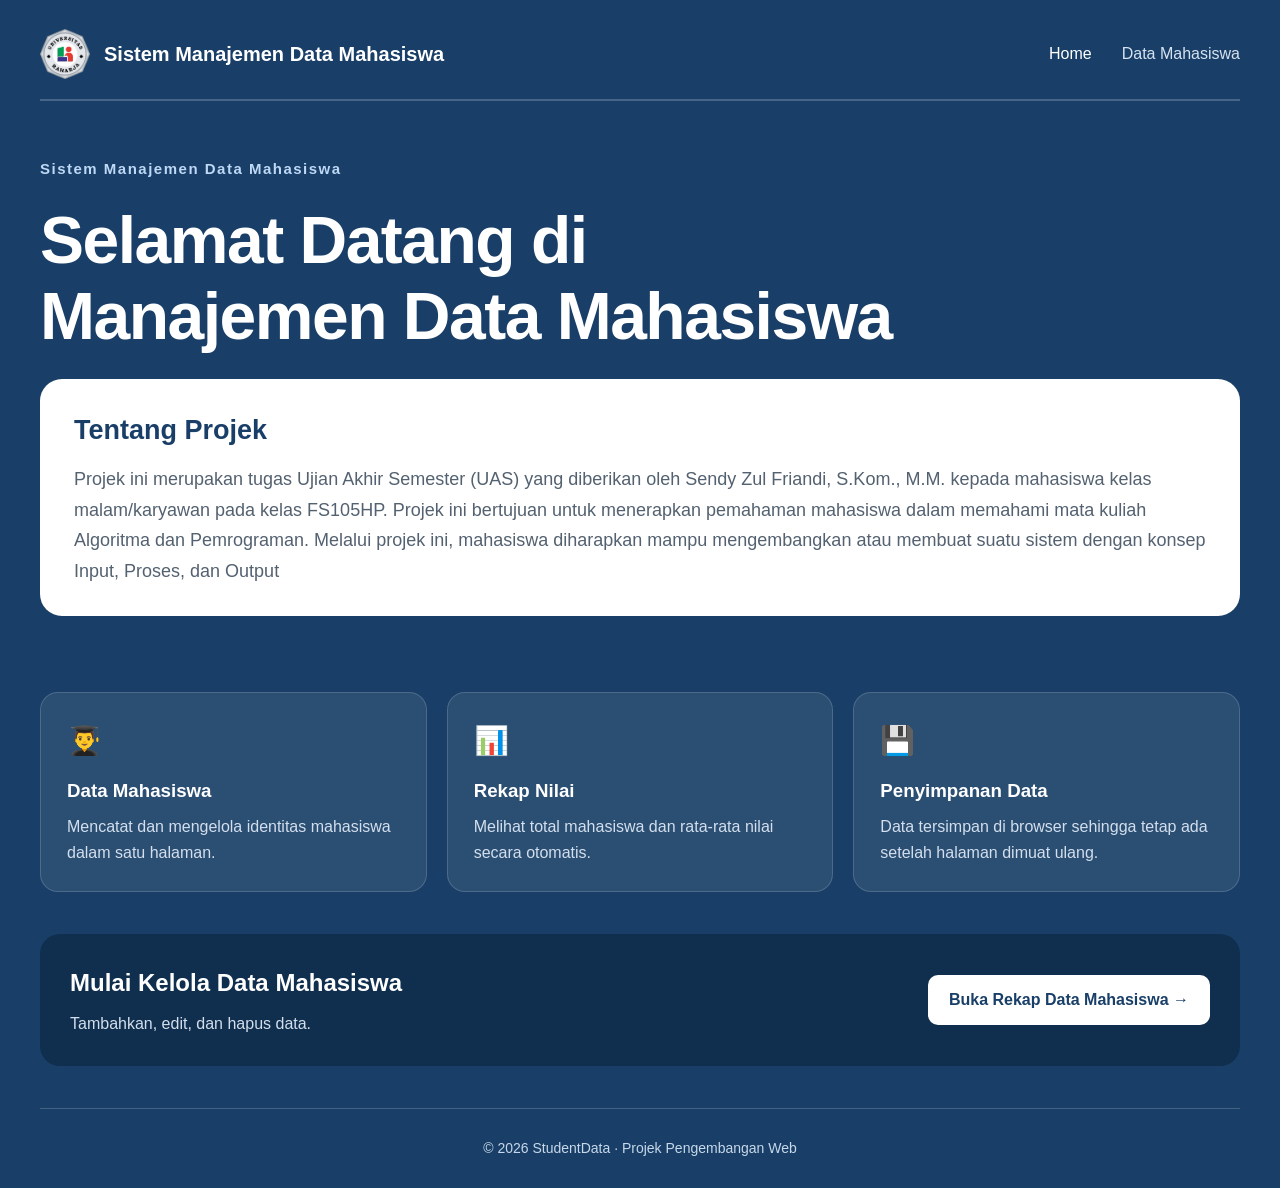
==== index.html @ f0b34521 "Rename home.html to index.html" ====
<!DOCTYPE html>
<html lang="id">
<head>
  <meta charset="UTF-8">
  <meta name="viewport" content="width=device-width, initial-scale=1.0">
  <title>Home | StudentData</title>
  <link rel="stylesheet" href="style.css">
</head>
<body class="home-page">

  <header class="navbar">
    <div class="brand">
    <span class="brand-icon">
        <img src="LOGO-UNIVERSITAS-RAHARJA-1-1.png" alt="">
    </span>
    <span>Sistem Manajemen Data Mahasiswa</span>
    </div>

    <nav class="nav-links">
      <a href="index.html" class="active">Home</a>
      <a href="mahasiswa.html">Data Mahasiswa</a>
    </nav>

    <button class="menu-toggle" id="menuToggle"
      aria-label="Buka menu" aria-expanded="false">☰</button>
  </header>

  <main>
    <section class="hero">
      <p class="eyebrow">Sistem Manajemen Data Mahasiswa</p>

      <h1>Selamat Datang di<br>Manajemen Data Mahasiswa</h1>

      <div class="about-card">
        <h2>Tentang Projek</h2>
        <p>
          Projek ini merupakan tugas Ujian Akhir Semester (UAS) yang diberikan oleh Sendy Zul Friandi, S.Kom., M.M. kepada mahasiswa kelas malam/karyawan pada kelas FS105HP. Projek ini bertujuan untuk menerapkan pemahaman mahasiswa dalam memahami mata kuliah Algoritma dan Pemrograman. Melalui projek ini, mahasiswa diharapkan mampu mengembangkan atau membuat suatu sistem dengan konsep Input, Proses, dan Output
        </p>
      </div>
    </section>

    <section class="features section-container">
      <div class="feature-card">
        <span class="feature-icon">👨‍🎓</span>
        <h3>Data Mahasiswa</h3>
        <p>Mencatat dan mengelola identitas mahasiswa
          dalam satu halaman.</p>
      </div>

      <div class="feature-card">
        <span class="feature-icon">📊</span>
        <h3>Rekap Nilai</h3>
        <p>Melihat total mahasiswa dan rata-rata nilai
          secara otomatis.</p>
      </div>

      <div class="feature-card">
        <span class="feature-icon">💾</span>
        <h3>Penyimpanan Data</h3>
        <p>Data tersimpan di browser sehingga tetap ada
          setelah halaman dimuat ulang.</p>
      </div>
    </section>

    <section class="cta section-container">
      <div>
        <h2>Mulai Kelola Data Mahasiswa</h2>
        <p>Tambahkan, edit, dan hapus data.</p>
      </div>
      <a href="mahasiswa.html" class="btn btn-light">
        Buka Rekap Data Mahasiswa →
      </a>
    </section>
  </main>

  <footer class="footer">
    © 2026 StudentData · Projek Pengembangan Web
  </footer>

  <script src="script.js"></script>
</body>
</html>
---- style.css ----
/* =========================
   PENGATURAN DASAR
========================= */
:root {
  --navy: #193f68;
  --navy-dark: #153657;
  --blue: #286294;
  --blue-light: #e2edf9;
  --green-light: #dcf4e7;
  --green-dark: #21633e;
  --text: #263443;
  --muted: #687788;
  --border: #dce3ea;
  --background: #f5f7fa;
  --white: #ffffff;
  --red: #bd3942;
}

* {
  box-sizing: border-box;
}

html {
  scroll-behavior: smooth;
}

body {
  margin: 0;
  font-family: Arial, Helvetica, sans-serif;
  color: var(--text);
  line-height: 1.6;
}

a {
  color: inherit;
  text-decoration: none;
}

button, input {
  font: inherit;
}

button, a {
  -webkit-tap-highlight-color: transparent;
}

button {
  cursor: pointer;
}

h1, h2, h3, p {
  margin-top: 0;
}

.hidden {
  display: none !important;
}

.muted {
  color: var(--muted);
}

.navbar,
.data-header {
  display: flex;
  align-items: center;
  justify-content: space-between;
  gap: 24px;
}

.navbar {
  padding: 24px 0 15px;
  border-bottom: 2px solid rgba(255,255,255,.2);
}

.brand {
  display: flex;
  align-items: center;
  gap: 14px;
  font-size: 20px;
  font-weight: 700;
  white-space: nowrap;
}

.brand-icon {
  display: grid;
  place-items: center;
  width: 50px;
  height: 60px;
  border-radius: 15px;
  background: white;
  font-size: 30px;
  background-color: transparent;
}

.brand-icon img {
    width: 100%;
    height: 100%;
    object-fit: contain;
    padding: 0px;
    display: block;
}

.nav-links {
  display: flex;
  align-items: center;
  gap: 30px;
}

.nav-links a {
  color: #d6e2f0;
  transition: color .2s;
}

.nav-links a:hover,
.nav-links a.active {
  color: white;
}

.menu-toggle {
  display: none;
  border: 0;
  border-radius: 50%;
  width: 44px;
  height: 44px;
  background: var(--navy);
  color: white;
  font-size: 23px;
}

/* =========================
   HALAMAN HOME
========================= */
.home-page {
  background: var(--navy);
  color: white;
}

.home-page main,
.home-page .navbar,
.home-page .footer {
  width: min(100% - 64px, 1200px);
  margin-inline: auto;
}

.hero {
  padding: 56px 0 42px;
}

.eyebrow {
  color: #bed8f5;
  font-size: 15px;
  font-weight: 700;
  letter-spacing: 1.5px;
  margin-bottom: 22px;
}

.hero h1 {
  font-size: clamp(38px, 6vw, 66px);
  line-height: 1.15;
  letter-spacing: -1.5px;
  margin-bottom: 24px;
}

.hero-description {
  max-width: 760px;
  font-size: clamp(18px, 2.5vw, 25px);
  line-height: 1.65;
  color: #d9e6f5;
  margin-bottom: 34px;
}

.about-card {
  background: white;
  color: var(--text);
  border-radius: 22px;
  padding: 30px 34px;
}

.about-card h2 {
  color: var(--navy);
  font-size: 27px;
  margin-bottom: 12px;
}

.about-card p {
  color: #536170;
  font-size: 18px;
  line-height: 1.7;
  margin-bottom: 0;
}

.section-container {
  margin-top: 34px;
  margin-bottom: 42px;
}

.features {
  display: grid;
  grid-template-columns: repeat(3, minmax(0, 1fr));
  gap: 20px;
}

.feature-card {
  padding: 26px;
  border: 1px solid rgba(255,255,255,.16);
  background: rgba(255,255,255,.08);
  border-radius: 18px;
}

.feature-icon {
  display: inline-block;
  font-size: 28px;
  margin-bottom: 12px;
}

.feature-card h3 {
  margin-bottom: 8px;
}

.feature-card p {
  color: #d3dfed;
  margin-bottom: 0;
}

.cta {
  display: flex;
  align-items: center;
  justify-content: space-between;
  gap: 24px;
  padding: 30px;
  border-radius: 20px;
  background: #102f4e;
}

.cta h2 {
  margin-bottom: 8px;
}

.cta p {
  color: #d3dfed;
  margin-bottom: 0;
}

.footer {
  padding: 28px 0;
  color: #c7d8e9;
  font-size: 14px;
  text-align: center;
  border-top: 1px solid rgba(255,255,255,.18);
}

/* =========================
   TOMBOL
========================= */
.btn {
  display: inline-flex;
  justify-content: center;
  align-items: center;
  gap: 8px;
  min-height: 46px;
  padding: 11px 20px;
  border: 1px solid transparent;
  border-radius: 10px;
  font-weight: 700;
  text-align: center;
  transition: background .2s, transform .2s;
}

.btn:hover {
  transform: translateY(-1px);
}

.btn-primary {
  width: 100%;
  background: var(--blue);
  color: white;
}

.btn-primary:hover {
  background: var(--navy);
}

.btn-light {
  background: white;
  color: var(--navy);
  flex-shrink: 0;
}

.btn-outline {
  background: white;
  color: var(--navy);
  border-color: var(--border);
}

.btn-outline:hover {
  background: var(--blue-light);
}

/* =========================
   HALAMAN REKAP
========================= */
.data-page {
  background: var(--background);
  min-height: 80vh;
  opacity: 100%;
}

.data-header {
  padding: 16px max(24px, calc((100% - 1200px) / 2));
  background: var(--navy);
  border-bottom: 1px solid var(--border);
}

.data-brand {
  color: var(--white);
  font-size: 21px;
}

.data-brand .brand-icon {
  width: 50px;
  height: 60px;
  border: 1px solid var(--);
  font-size: 24px;
}

.data-header .nav-links a {
  color: var(--muted);
}

.data-header .nav-links a.active,
.data-header .nav-links a:hover {
  color: var(--white);
}

.dashboard {
  width: min(100% - 48px, 1200px);
  margin: 38px auto 60px;
}

.page-heading {
  display: flex;
  align-items: center;
  justify-content: space-between;
  gap: 20px;
  margin-bottom: 26px;
}

.page-heading h1 {
  color: var(--navy);
  font-size: clamp(26px, 4vw, 34px);
  margin-bottom: 8px;
}

.dark-eyebrow {
  color: var(--blue);
  margin-bottom: 8px;
  font-size: 12px;
}

.page-heading p:last-child {
  margin-bottom: 0;
}

.stats-grid {
  display: grid;
  grid-template-columns: repeat(2, minmax(0, 1fr));
  gap: 20px;
  margin-bottom: 24px;
}

.stat-card {
  padding: 24px;
  border-radius: 18px;
}

.stat-blue {
  background: var(--blue-light);
  color: var(--navy);
}

.stat-green {
  background: var(--green-light);
  color: var(--green-dark);
}

.stat-icon {
  font-size: 25px;
}

.stat-card h2 {
  font-size: 34px;
  line-height: 1.3;
  margin: 8px 0;
}

.stat-card p {
  margin-bottom: 0;
}

.panel {
  background: white;
  border: 1px solid var(--border);
  border-radius: 18px;
  padding: 26px;
  margin-bottom: 32px;
}

.panel h2,
.student-section h2 {
  color: var(--navy);
  font-size: 23px;
  margin-bottom: 20px;
}

.form-group {
  margin-bottom: 20px;
}

.form-group label {
  display: block;
  font-weight: 600;
  margin-bottom: 8px;
}

.form-group input,
.search-input {
  width: 100%;
  min-height: 50px;
  padding: 12px 14px;
  color: var(--text);
  background: white;
  border: 1.5px solid #cbd5df;
  border-radius: 11px;
  outline: none;
  transition: border-color .2s, box-shadow .2s;
}

.form-group input:focus,
.search-input:focus {
  border-color: var(--blue);
  box-shadow: 0 0 0 3px rgba(40,98,148,.12);
}

.form-group input::placeholder,
.search-input::placeholder {
  color: #9aa6b3;
}

.form-actions {
  display: flex;
  gap: 12px;
  color: var(--navy);
}

.form-message {
  margin: 14px 0 0;
  font-size: 14px;
  color: var(--green-dark);
}

.form-message.error {
  color: var(--red);
}

.student-section {
  margin-top: 36px;
}

.list-heading {
  display: flex;
  justify-content: space-between;
  align-items: center;
  gap: 18px;
  margin-bottom: 18px;
}

.list-heading h2 {
  margin-bottom: 4px;
}

.list-heading p {
  margin-bottom: 0;
}

.search-input {
  max-width: 300px;
}

.table-wrap {
  width: 100%;
  overflow-x: auto;
  border: 1px solid var(--border);
  border-radius: 14px;
  background: white;
}

table {
  width: 100%;
  border-collapse: collapse;
  text-align: left;
}

thead {
  background: #e5edf6;
  color: var(--navy);
}

th, td {
  padding: 16px;
  vertical-align: middle;
}

th {
  font-weight: 700;
  white-space: nowrap;
}

tbody tr:not(:last-child) {
  border-bottom: 1px solid var(--border);
}

tbody tr:hover {
  background: #f9fbfd;
}

.student-name {
  display: block;
  font-weight: 700;
  overflow-wrap: anywhere;
}

.student-nim {
  display: block;
  margin-top: 4px;
  color: var(--muted);
  font-size: 14px;
}

.score {
  display: inline-block;
  min-width: 54px;
  padding: 8px 12px;
  text-align: center;
  border-radius: 10px;
  background: var(--blue-light);
  color: var(--navy);
  font-weight: 700;
}

.actions {
  display: flex;
  align-items: center;
  gap: 8px;
}

.action-btn {
  display: grid;
  place-items: center;
  width: 38px;
  height: 38px;
  background: transparent;
  border: 1px solid transparent;
  border-radius: 9px;
  font-size: 19px;
}

.action-btn:hover {
  background: var(--blue-light);
}

.delete-btn {
  color: var(--red);
}

.empty-message {
  padding: 24px;
  text-align: center;
  color: var(--muted);
}

.footer-light {
  color: var(--muted);
  border-top-color: var(--border);
}

/* =========================
   RESPONSIVE HP
========================= */
@media (max-width: 700px) {
  .home-page main,
  .home-page .navbar,
  .home-page .footer {
    width: calc(100% - 40px);
  }

  .navbar {
    position: relative;
    padding: 18px 0 24px;
  }

  .brand {
    gap: 10px;
    font-size: 21px;
  }

  .brand-icon {
    width: 48px;
    height: 48px;
    font-size: 25px;
  }

  .menu-toggle {
    display: block;
    flex-shrink: 0;
  }

  .nav-links {
    display: none;
    position: absolute;
    z-index: 10;
    top: calc(100% + 8px);
    left: 0;
    right: 0;
    padding: 12px;
    flex-direction: column;
    align-items: stretch;
    gap: 4px;
    background: var(--navy-dark);
    border-radius: 14px;
    box-shadow: 0 10px 25px rgba(0,0,0,.18);
  }

  .nav-links.open {
    display: flex;
  }

  .nav-links a {
    display: block;
    padding: 12px;
    border-radius: 8px;
  }

  .nav-links a:hover,
  .nav-links a.active {
    background: rgba(255,255,255,.12);
  }

  .hero {
    padding: 40px 0 20px;
  }

  .hero h1 {
    letter-spacing: -1px;
  }

  .hero-description {
    margin-bottom: 26px;
  }

  .about-card {
    padding: 24px;
    border-radius: 18px;
  }

  .about-card h2 {
    font-size: 23px;
  }

  .about-card p {
    font-size: 16px;
  }

  .features {
    grid-template-columns: 1fr;
    gap: 14px;
    margin-top: 24px;
  }

  .feature-card {
    padding: 22px;
  }

  .cta {
    align-items: stretch;
    flex-direction: column;
    padding: 24px;
  }

  .cta .btn {
    width: 100%;
  }

  .data-header {
    position: relative;
    padding: 14px 20px;
  }

  .data-brand {
    font-size: 19px;
  }

  .data-brand .brand-icon {
    width: 42px;
    height: 42px;
  }

  .data-header .nav-links {
    background: white;
    border: 1px solid var(--border);
  }

  .data-header .nav-links a:hover,
  .data-header .nav-links a.active {
    color: var(--navy);
    background: var(--blue-light);
  }

  .dashboard {
    width: calc(100% - 32px);
    margin-top: 28px;
  }

  .page-heading {
    align-items: flex-start;
    flex-direction: column;
  }

  .page-heading .btn {
    width: 100%;
  }

  .stats-grid {
    gap: 12px;
  }

  .stat-card {
    padding: 17px;
  }

  .stat-card h2 {
    font-size: 29px;
  }

  .panel {
    padding: 20px;
  }

  .list-heading {
    align-items: stretch;
    flex-direction: column;
  }

  .search-input {
    max-width: none;
  }

  th, td {
    padding: 12px 10px;
  }

  .student-name {
    min-width: 115px;
  }

  .actions {
    gap: 2px;
  }

  .action-btn {
    width: 32px;
    height: 36px;
  }
}

@media (max-width: 380px) {
  .stats-grid {
    grid-template-columns: 1fr;
  }

  .brand {
    font-size: 18px;
  }

  .brand-icon {
    width: 42px;
    height: 42px;
  }

  body {
    opacity: 0;
    animation: fadeIn 0.5s ease forwards;
  }

  @keyframes fadeIn {
    from {
        opacity: 0;
        transform: translateY(10px);
    }

    to {
        opacity: 1;
        transform: translateY(0);
    }
  }
}

  body.fade-out {
    opacity: 0;
    transform: translateY(-10px);
    transition: opacity 0.3s ease, transform 0.3s ease;
    pointer-events: none;
    }

  @media (prefers-reduced-motion: reduce) {
        body {
        animation: none;
        opacity: 1;
        transform: none;
        }

    body fade-out {
        transition: none;
    }
}
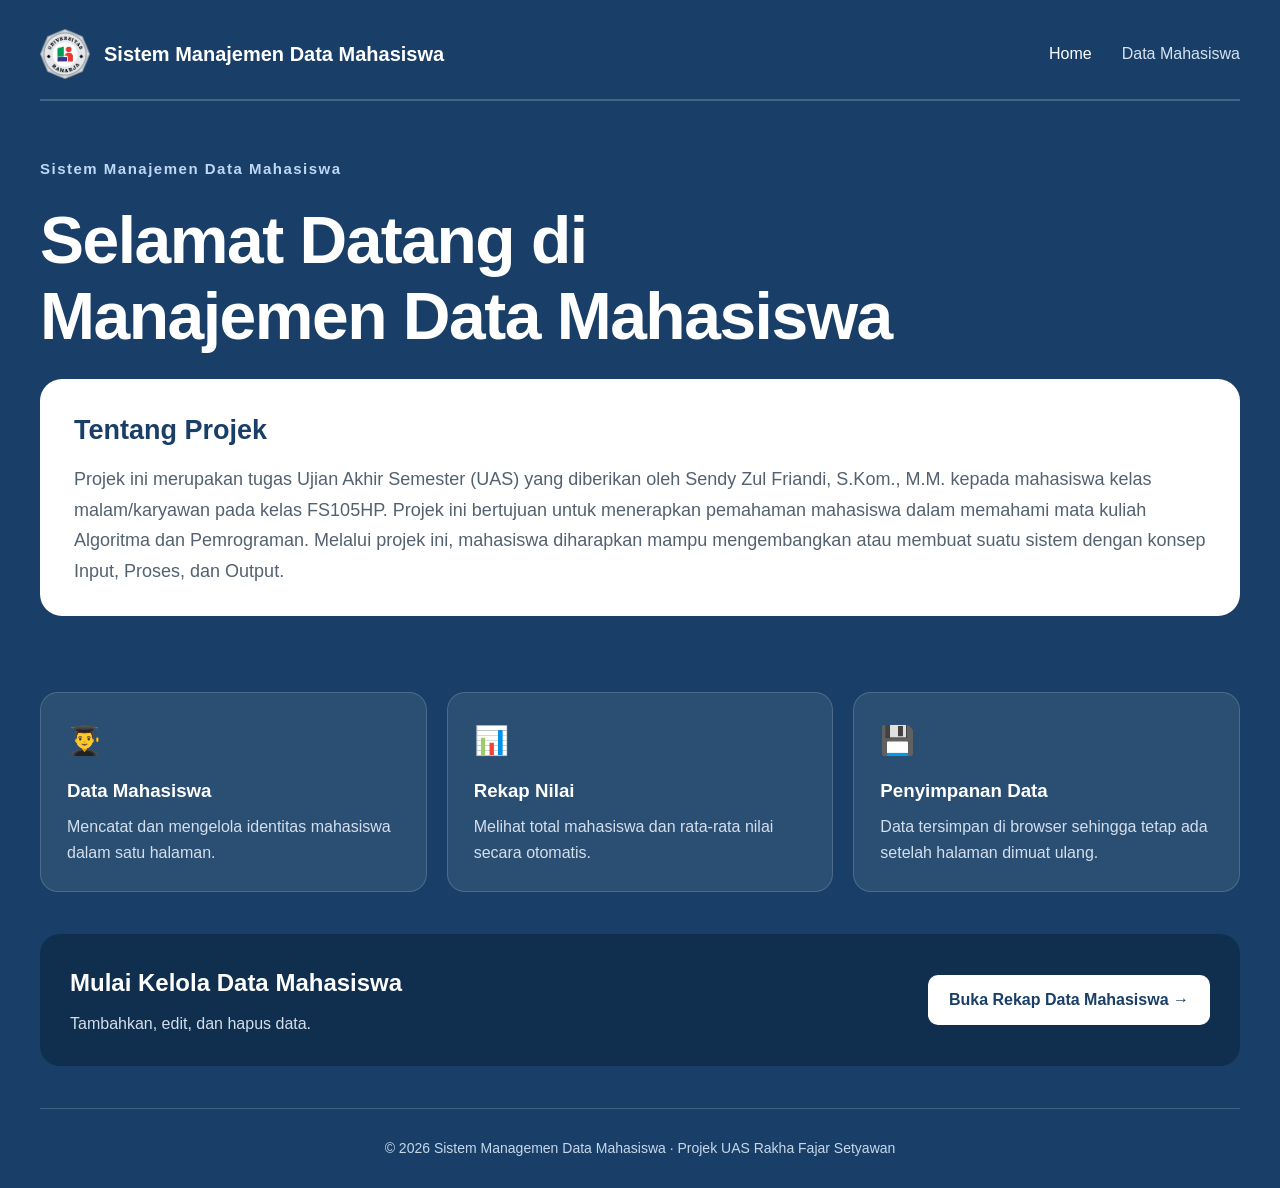
==== commit 0cebff92: "Add files via upload" ====
--- a/index.html
+++ b/index.html
@@ -35,7 +35,7 @@
       <div class="about-card">
         <h2>Tentang Projek</h2>
         <p>
-          Projek ini merupakan tugas Ujian Akhir Semester (UAS) yang diberikan oleh Sendy Zul Friandi, S.Kom., M.M. kepada mahasiswa kelas malam/karyawan pada kelas FS105HP. Projek ini bertujuan untuk menerapkan pemahaman mahasiswa dalam memahami mata kuliah Algoritma dan Pemrograman. Melalui projek ini, mahasiswa diharapkan mampu mengembangkan atau membuat suatu sistem dengan konsep Input, Proses, dan Output
+          Projek ini merupakan tugas Ujian Akhir Semester (UAS) yang diberikan oleh Sendy Zul Friandi, S.Kom., M.M. kepada mahasiswa kelas malam/karyawan pada kelas FS105HP. Projek ini bertujuan untuk menerapkan pemahaman mahasiswa dalam memahami mata kuliah Algoritma dan Pemrograman. Melalui projek ini, mahasiswa diharapkan mampu mengembangkan atau membuat suatu sistem dengan konsep Input, Proses, dan Output.
         </p>
       </div>
     </section>
@@ -75,9 +75,9 @@
   </main>
 
   <footer class="footer">
-    © 2026 StudentData · Projek Pengembangan Web
+    © 2026 Sistem Managemen Data Mahasiswa · Projek UAS Rakha Fajar Setyawan
   </footer>
 
   <script src="script.js"></script>
 </body>
-</html>
+</html>
--- a/style.css
+++ b/style.css
@@ -67,6 +67,7 @@
   align-items: center;
   justify-content: space-between;
   gap: 24px;
+  animation: fadeSlideDown 0.7s ease both;
 }
 
 .navbar {
@@ -154,6 +155,7 @@
   font-weight: 700;
   letter-spacing: 1.5px;
   margin-bottom: 22px;
+  animation: fadeSlideUp 0.6s ease 0.1s both;
 }
 
 .hero h1 {
@@ -161,6 +163,7 @@
   line-height: 1.15;
   letter-spacing: -1.5px;
   margin-bottom: 24px;
+  animation: fadeSlideUp 0.7s ease 0.2s both;
 }
 
 .hero-description {
@@ -169,6 +172,7 @@
   line-height: 1.65;
   color: #d9e6f5;
   margin-bottom: 34px;
+  animation: fadeSlideUp 0.7s ease 0.3s both;
 }
 
 .about-card {
@@ -176,6 +180,7 @@
   color: var(--text);
   border-radius: 22px;
   padding: 30px 34px;
+  animation: fadeSlideUp 0.8s ease 0.4s both;
 }
 
 .about-card h2 {
@@ -207,6 +212,19 @@
   border: 1px solid rgba(255,255,255,.16);
   background: rgba(255,255,255,.08);
   border-radius: 18px;
+  animation: fadeSlideUp 0.7s ease both;
+}
+
+.feature-card:nth-child(1) {
+    animation-delay: 0.2s;
+}
+
+.feature-card:nth-child(2) {
+    animation-delay: 0.35s;
+}
+
+.feature-card:nth-child(3) {
+    animation-delay: 0.5s;
 }
 
 .feature-icon {
@@ -232,6 +250,7 @@
   padding: 30px;
   border-radius: 20px;
   background: #102f4e;
+  animation: fadeSlideUp 0.8s ease 0.3s both;
 }
 
 .cta h2 {
@@ -249,6 +268,7 @@
   font-size: 14px;
   text-align: center;
   border-top: 1px solid rgba(255,255,255,.18);
+  animation: fadeSlideUp 0.7s ease 0.6s both;
 }
 
 /* =========================
@@ -345,6 +365,7 @@
   justify-content: space-between;
   gap: 20px;
   margin-bottom: 26px;
+  animation: fadeSlideUp 0.7s ease 0.1s both;
 }
 
 .page-heading h1 {
@@ -373,6 +394,15 @@
 .stat-card {
   padding: 24px;
   border-radius: 18px;
+  animation: fadeSlideUp 0.7s ease both;
+}
+
+.stat-card:nth-child(1) {
+    animation-delay: 0.2s;
+}
+
+.stat-card:nth-child(2) {
+    animation-delay: 0.35s;
 }
 
 .stat-blue {
@@ -790,7 +820,11 @@
 
   body {
     opacity: 0;
-    animation: fadeIn 0.5s ease forwards;
+    transition: opacity 0.5s ease-in-out;
+  }
+
+  body fade-in {
+    opacity: 1;
   }
 
   @keyframes fadeIn {
@@ -823,4 +857,40 @@
     body fade-out {
         transition: none;
     }
+
+    @keyframes fadeSlideUp {
+    from {
+        opacity: 0;
+        transform: translateY(25px);
+    }
+
+    to {
+        opacity: 1;
+        transform: translateY(0);
+    }
+  }
+
+    @keyframes fadeSlideDown {
+        from {
+            opacity: 0;
+            transform: translateY(-15px);
+        }
+
+        to {
+            opacity: 1;
+            transform: translateY(0);
+        }
+    }
+
+    @keyframes fadeSlideLeft {
+        from {
+            opacity: 0;
+            transform: translateX(25px);
+        }
+
+        to {
+            opacity: 1;
+            transform: translateX(0);
+        }
+    }
 }
